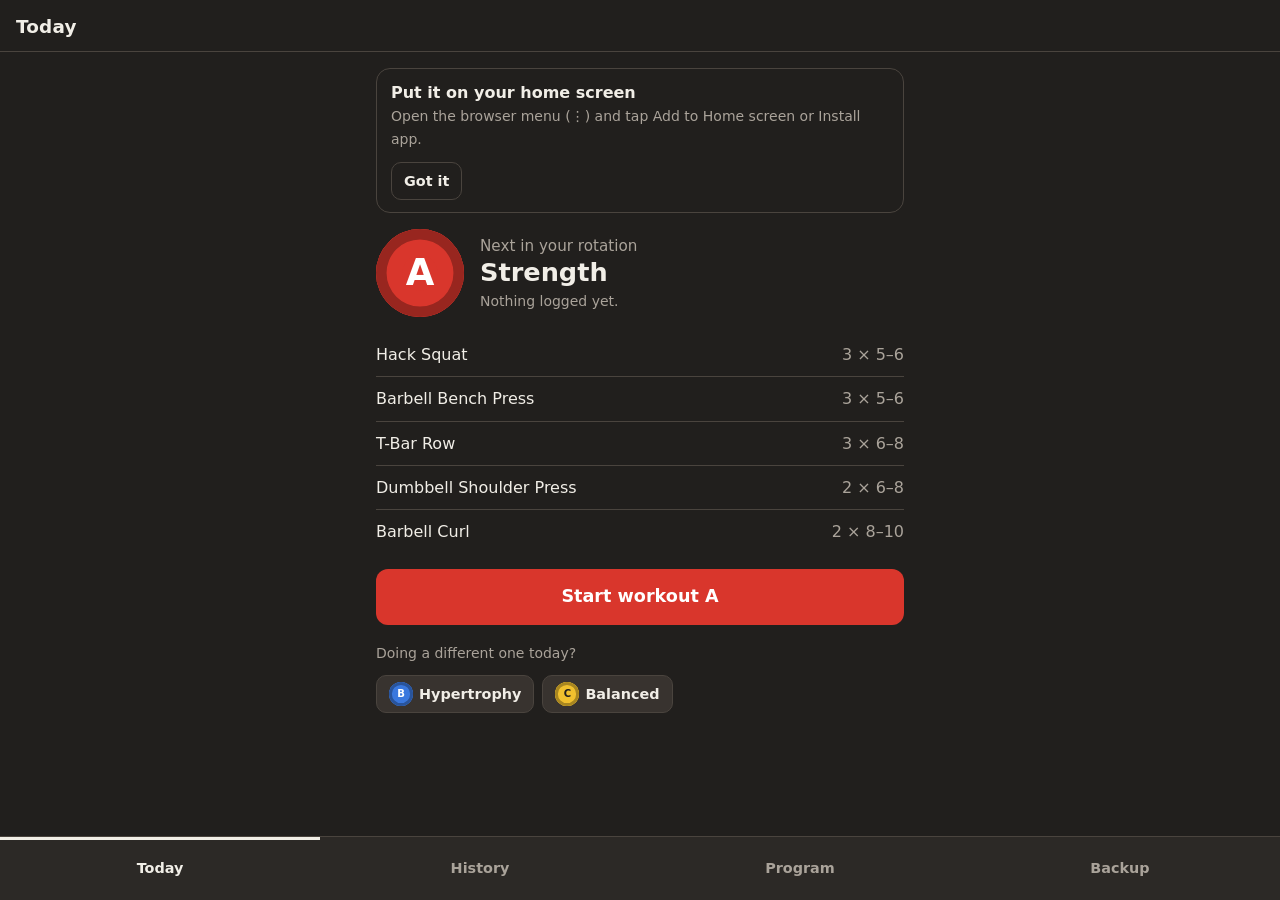
==== index.html @ 89f2483c "Gym Log v1: offline workout logger for my phone A/B/C rotation, set logging with last-session number" ====
<!doctype html>
<html lang="en">
<head>
  <meta charset="utf-8">
  <meta name="viewport" content="width=device-width, initial-scale=1, viewport-fit=cover">
  <meta name="theme-color" content="#211f1d">
  <meta name="apple-mobile-web-app-capable" content="yes">
  <meta name="mobile-web-app-capable" content="yes">
  <meta name="apple-mobile-web-app-status-bar-style" content="black-translucent">
  <meta name="apple-mobile-web-app-title" content="Gym Log">
  <title>Gym Log</title>
  <link rel="manifest" href="manifest.webmanifest">
  <link rel="icon" type="image/png" href="icons/icon-192.png">
  <link rel="apple-touch-icon" href="icons/apple-touch-icon.png">
  <link rel="stylesheet" href="styles.css">
</head>
<body>
  <header class="topbar">
    <h1 id="title">Gym Log</h1>
  </header>

  <main id="view" tabindex="-1"></main>

  <div id="timer" class="timer" hidden aria-live="polite"></div>
  <div id="toast" class="toast" hidden role="status"></div>

  <nav class="tabs" aria-label="Sections">
    <button type="button" data-tab="today">Today</button>
    <button type="button" data-tab="history">History</button>
    <button type="button" data-tab="program">Program</button>
    <button type="button" data-tab="data">Backup</button>
  </nav>

  <script src="app.js"></script>
</body>
</html>
---- styles.css ----
/* Gym Log styles.
   Palette comes from the gym itself: rubber floor, chalk, and the
   standard bumper-plate colours (25 kg red, 20 kg blue, 15 kg yellow, 10 kg green).
   Each workout in the rotation wears one plate colour. */

:root {
  color-scheme: dark;
  --floor: #211f1d;      /* page background: rubber floor */
  --mat: #2c2926;        /* cards */
  --mat-2: #38332f;      /* inputs, raised things */
  --line: #4a443e;       /* borders */
  --chalk: #f1eee7;      /* main text, completed-set fill */
  --dust: #aaa39a;       /* secondary text */
  --plate-red: #d9362c;
  --plate-blue: #3a78de;
  --plate-yellow: #f0c02e;
  --plate-green: #3f9d51;
  --danger: #ff6b5e;
  --radius-card: 14px;
  --radius-input: 9px;
  --tabs-h: 64px;
  --safe-b: env(safe-area-inset-bottom, 0px);
  --safe-t: env(safe-area-inset-top, 0px);
}

* { box-sizing: border-box; }
[hidden] { display: none !important; }

html { -webkit-text-size-adjust: 100%; }

body {
  margin: 0;
  background: var(--floor);
  color: var(--chalk);
  font: 16px/1.45 system-ui, -apple-system, "Segoe UI", Roboto, sans-serif;
  padding-bottom: calc(var(--tabs-h) + var(--safe-b) + 84px);
  -webkit-tap-highlight-color: transparent;
}

button, input, select, textarea { font: inherit; color: inherit; }
button { cursor: pointer; }
input[type="checkbox"] { accent-color: var(--chalk); }
:focus-visible { outline: 3px solid var(--plate-yellow); outline-offset: 2px; }

.num, input[inputmode] { font-variant-numeric: tabular-nums; }

/* ---------- top bar & tabs ---------- */
.topbar {
  position: sticky; top: 0; z-index: 5;
  padding: calc(var(--safe-t) + 14px) 16px 10px;
  background: var(--floor);
  border-bottom: 1px solid var(--line);
}
.topbar h1 { margin: 0; font-size: 1.15rem; font-weight: 700; letter-spacing: .01em; }

main { padding: 16px; max-width: 560px; margin: 0 auto; outline: none; }

.tabs {
  position: fixed; left: 0; right: 0; bottom: 0; z-index: 10;
  display: grid; grid-template-columns: repeat(4, 1fr);
  height: calc(var(--tabs-h) + var(--safe-b));
  padding-bottom: var(--safe-b);
  background: var(--mat);
  border-top: 1px solid var(--line);
}
.tabs button {
  background: none; border: 0; color: var(--dust);
  font-size: .9rem; font-weight: 600;
}
.tabs button[aria-current="page"] { color: var(--chalk); box-shadow: inset 0 3px 0 var(--chalk); }
/* A dot on Today while a workout is in progress */
.tabs button.live::after {
  content: ""; display: inline-block; width: 7px; height: 7px; margin-left: 6px;
  border-radius: 50%; background: var(--plate-yellow); vertical-align: middle;
}

.sr-only {
  position: absolute; width: 1px; height: 1px; padding: 0; margin: -1px;
  overflow: hidden; clip: rect(0 0 0 0); white-space: nowrap; border: 0;
}

/* ---------- generic pieces ---------- */
h2 { font-size: 1.35rem; margin: 0 0 4px; line-height: 1.2; }
h3 { font-size: 1.05rem; margin: 0; line-height: 1.3; }
p { margin: 0 0 12px; }
.muted { color: var(--dust); }
.small { font-size: .875rem; }
.stack > * + * { margin-top: 12px; }
.row { display: flex; align-items: center; gap: 8px; }
.row.between { justify-content: space-between; }
.grow { flex: 1; min-width: 0; }

.card {
  background: var(--mat);
  border-radius: var(--radius-card);
  padding: 14px;
}

.btn {
  display: inline-flex; align-items: center; justify-content: center; gap: 6px;
  min-height: 48px; padding: 0 18px;
  border-radius: 12px; border: 1px solid var(--line);
  background: var(--mat-2); color: var(--chalk);
  font-weight: 650; text-decoration: none;
}
.btn.block { width: 100%; }
.btn.primary { background: var(--chalk); color: var(--floor); border-color: var(--chalk); }
.btn.plate { background: var(--plate, var(--chalk)); color: var(--plate-ink, var(--floor)); border-color: transparent; font-size: 1.1rem; min-height: 56px; }
.btn.ghost { background: transparent; }
.btn.danger { color: var(--danger); border-color: color-mix(in srgb, var(--danger) 45%, transparent); background: transparent; }
.btn.small { min-height: 38px; padding: 0 12px; font-size: .9rem; border-radius: 10px; }
.icon-btn {
  width: 40px; height: 40px; flex: none;
  display: inline-grid; place-items: center;
  background: transparent; border: 1px solid var(--line); border-radius: 10px;
  color: var(--dust); font-size: 1rem; line-height: 1;
}
.icon-btn:disabled { opacity: .35; }

input[type="text"], input[type="number"], input:not([type]), select {
  width: 100%; min-height: 44px; padding: 8px 10px;
  background: var(--mat-2); border: 1px solid var(--line); border-radius: var(--radius-input);
  font-size: 16px; /* 16px stops iOS zooming into inputs */
}
input::placeholder { color: color-mix(in srgb, var(--dust) 70%, transparent); }
label.field { display: block; }
label.field > span { display: block; font-size: .875rem; color: var(--dust); margin-bottom: 4px; }

/* plate disc: the workout's letter on its plate colour */
.disc {
  --size: 40px;
  width: var(--size); height: var(--size); flex: none;
  border-radius: 50%;
  display: inline-grid; place-items: center;
  background: var(--plate);
  color: var(--plate-ink, var(--floor));
  font-weight: 800; font-size: calc(var(--size) * .42);
  box-shadow: inset 0 0 0 calc(var(--size) * .12) color-mix(in srgb, var(--plate) 70%, black),
              inset 0 0 0 calc(var(--size) * .3) var(--plate);
}
.disc.big { --size: 88px; }

/* ---------- Today ---------- */
.next {
  display: grid; grid-template-columns: auto 1fr; gap: 16px; align-items: center;
  margin-bottom: 16px;
}
.next .label { color: var(--dust); font-size: .95rem; margin: 0; }
.next h2 { font-size: 1.6rem; }
.preview { list-style: none; padding: 0; margin: 0 0 16px; }
.preview li {
  display: flex; justify-content: space-between; gap: 12px;
  padding: 10px 0; border-bottom: 1px solid var(--line);
}
.preview li:last-child { border-bottom: 0; }
.switch { display: flex; gap: 8px; flex-wrap: wrap; margin-top: 12px; }
.notice {
  border: 1px solid var(--line); border-radius: var(--radius-card);
  padding: 12px 14px; margin-bottom: 16px;
}
.notice.warn { border-color: color-mix(in srgb, var(--plate-yellow) 55%, transparent); }

/* ---------- Workout logging ---------- */
.wo-head { display: flex; align-items: center; gap: 12px; margin-bottom: 14px; }
.ex { padding: 14px 14px 10px; }
.ex + .ex { margin-top: 12px; }
.ex-top { display: flex; justify-content: space-between; align-items: baseline; gap: 12px; }
.target { color: var(--dust); font-size: .9rem; white-space: nowrap; }

.last { display: flex; flex-wrap: wrap; align-items: center; gap: 6px; margin: 8px 0 4px; }
.last .when { color: var(--dust); font-size: .85rem; margin-right: 2px; }
.chip {
  font-variant-numeric: tabular-nums; font-weight: 700; font-size: .95rem;
  padding: 3px 9px; border-radius: 999px;
  background: var(--mat-2); border: 1px solid var(--line);
}
.hint {
  margin: 8px 0 2px; padding-left: 10px;
  border-left: 4px solid var(--plate);
  font-size: .9rem; font-weight: 650;
}

.sets { width: 100%; border-collapse: separate; border-spacing: 0 6px; margin-top: 6px; }
.sets th { font-size: .8rem; font-weight: 600; color: var(--dust); text-align: left; padding: 0 4px; }
.sets td { padding: 0 3px; }
.sets td:first-child { width: 34px; text-align: center; color: var(--dust); font-weight: 700; }
.sets td.tick-cell { width: 54px; }
.sets input { text-align: center; font-weight: 700; font-size: 18px; min-height: 48px; }
/* Suggested numbers are a faint hint, clearly not yet logged. */
.sets input::placeholder { font-weight: 400; color: color-mix(in srgb, var(--dust) 55%, transparent); }
.sets th.c { text-align: center; }
.tick {
  width: 50px; height: 48px;
  border-radius: 10px; border: 2px solid var(--line);
  background: transparent; color: var(--dust);
  font-size: 1.3rem; font-weight: 800; line-height: 1;
}
/* A finished set is chalked: white row, dark numbers. */
tr.done input { background: var(--chalk); color: var(--floor); border-color: var(--chalk); }
tr.done td:first-child { color: var(--chalk); }
tr.done .tick { background: var(--chalk); border-color: var(--chalk); color: var(--floor); }
@media (prefers-reduced-motion: no-preference) {
  tr.done input, tr.done .tick { transition: background-color .18s ease, color .18s ease; }
}
.ex-actions { display: flex; gap: 8px; margin-top: 4px; }

.finish-bar { margin-top: 18px; display: grid; gap: 10px; }

/* ---------- Rest timer ---------- */
.timer {
  position: fixed; left: 12px; right: 12px; z-index: 9;
  bottom: calc(var(--tabs-h) + var(--safe-b) + 10px);
  max-width: 536px; margin: 0 auto;
  display: flex; align-items: center; gap: 10px;
  padding: 10px 10px 10px 16px;
  background: var(--chalk); color: var(--floor);
  border-radius: 14px;
  box-shadow: 0 8px 24px rgba(0, 0, 0, .45);
}
.timer .t { font-size: 1.9rem; font-weight: 800; font-variant-numeric: tabular-nums; min-width: 4.2ch; }
.timer .what { flex: 1; font-size: .9rem; font-weight: 600; }
.timer button {
  min-height: 42px; padding: 0 12px; border-radius: 10px;
  border: 1px solid rgba(0, 0, 0, .2); background: transparent; color: var(--floor); font-weight: 700;
}
.timer.over { background: var(--plate-yellow); }

/* ---------- History ---------- */
.seg { display: grid; grid-template-columns: 1fr 1fr; gap: 6px; padding: 4px; background: var(--mat); border-radius: 12px; margin-bottom: 14px; }
.seg button { min-height: 40px; border: 0; border-radius: 9px; background: transparent; color: var(--dust); font-weight: 650; }
.seg button[aria-pressed="true"] { background: var(--mat-2); color: var(--chalk); }

details.card > summary { list-style: none; cursor: pointer; }
details.card > summary::-webkit-details-marker { display: none; }
details.card[open] > summary { margin-bottom: 10px; }
.sess-lines { list-style: none; padding: 0; margin: 0 0 10px; }
.sess-lines li { padding: 6px 0; border-top: 1px solid var(--line); }
.sess-lines .sets-line { font-variant-numeric: tabular-nums; font-weight: 650; }

/* ---------- Program editor ---------- */
.prog-ex {
  display: grid;
  grid-template-columns: 52px auto 76px auto 1fr;
  gap: 6px; align-items: center;
  padding: 10px 0; border-top: 1px solid var(--line);
}
.prog-ex .name { grid-column: 1 / -1; }
.prog-ex .x { color: var(--dust); padding: 0 2px; }
.prog-ex .tools { display: flex; gap: 6px; justify-content: flex-end; }
.prog-ex input { min-height: 42px; }
.prog-ex input.n { text-align: center; padding: 8px 4px; }

/* ---------- toast ---------- */
.toast {
  position: fixed; left: 50%; transform: translateX(-50%); z-index: 20;
  top: calc(var(--safe-t) + 12px);
  max-width: calc(100% - 32px);
  background: var(--chalk); color: var(--floor);
  padding: 10px 16px; border-radius: 12px; font-weight: 650;
  box-shadow: 0 8px 24px rgba(0, 0, 0, .45);
}

.empty { text-align: center; padding: 32px 8px; color: var(--dust); }
.empty strong { color: var(--chalk); display: block; margin-bottom: 4px; }

hr { border: 0; border-top: 1px solid var(--line); margin: 18px 0; }
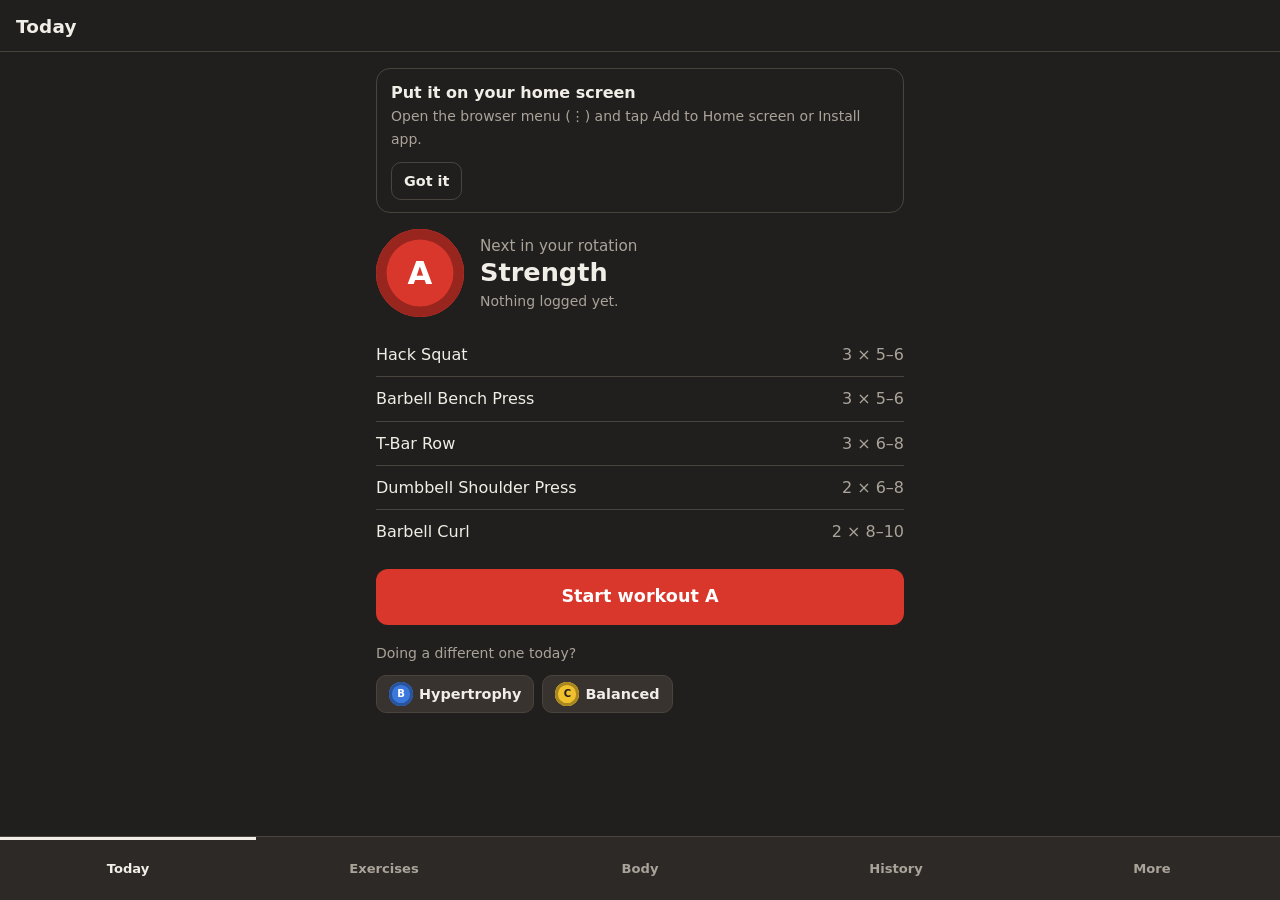
==== commit 18d45aef: "Gym Log v2: exercise library, weight and food tracking, workout clock - Exercises tab: 49 exercises " ====
--- a/index.html
+++ b/index.html
@@ -23,14 +23,18 @@
 
   <div id="timer" class="timer" hidden aria-live="polite"></div>
   <div id="toast" class="toast" hidden role="status"></div>
+  <dialog id="sheet" class="sheet" aria-label="Details"><div id="sheet-body"></div></dialog>
 
   <nav class="tabs" aria-label="Sections">
     <button type="button" data-tab="today">Today</button>
+    <button type="button" data-tab="exercises">Exercises</button>
+    <button type="button" data-tab="body">Body</button>
     <button type="button" data-tab="history">History</button>
-    <button type="button" data-tab="program">Program</button>
-    <button type="button" data-tab="data">Backup</button>
+    <button type="button" data-tab="more">More</button>
   </nav>
 
+  <script src="data/exercises.js"></script>
+  <script src="data/foods.js"></script>
   <script src="app.js"></script>
 </body>
 </html>
--- a/styles.css
+++ b/styles.css
@@ -57,7 +57,7 @@
 
 .tabs {
   position: fixed; left: 0; right: 0; bottom: 0; z-index: 10;
-  display: grid; grid-template-columns: repeat(4, 1fr);
+  display: grid; grid-template-columns: repeat(5, 1fr);
   height: calc(var(--tabs-h) + var(--safe-b));
   padding-bottom: var(--safe-b);
   background: var(--mat);
@@ -65,7 +65,7 @@
 }
 .tabs button {
   background: none; border: 0; color: var(--dust);
-  font-size: .9rem; font-weight: 600;
+  font-size: .82rem; font-weight: 600; padding: 0 2px;
 }
 .tabs button[aria-current="page"] { color: var(--chalk); box-shadow: inset 0 3px 0 var(--chalk); }
 /* A dot on Today while a workout is in progress */
@@ -117,7 +117,7 @@
 }
 .icon-btn:disabled { opacity: .35; }
 
-input[type="text"], input[type="number"], input:not([type]), select {
+input[type="text"], input[type="number"], input[type="date"], input:not([type]), select {
   width: 100%; min-height: 44px; padding: 8px 10px;
   background: var(--mat-2); border: 1px solid var(--line); border-radius: var(--radius-input);
   font-size: 16px; /* 16px stops iOS zooming into inputs */
@@ -264,3 +264,123 @@
 .empty strong { color: var(--chalk); display: block; margin-bottom: 4px; }
 
 hr { border: 0; border-top: 1px solid var(--line); margin: 18px 0; }
+
+/* ================= v2: library, body, food, sheets ================= */
+
+/* Workout clock in the workout header */
+.clock {
+  flex: none; padding: 6px 10px; border-radius: 10px;
+  background: var(--mat-2); border: 1px solid var(--line);
+  font-size: 1.15rem; font-weight: 800;
+}
+
+/* Exercise name that opens its how-to sheet */
+.title-btn {
+  background: none; border: 0; padding: 0; text-align: left;
+  font-size: 1.05rem; font-weight: 700; line-height: 1.3; color: var(--chalk);
+}
+.title-btn .info { color: var(--dust); font-weight: 400; font-size: .95rem; }
+
+/* Search and filter */
+input.search {
+  width: 100%; min-height: 48px; padding: 10px 14px; margin-bottom: 10px;
+  background: var(--mat-2); border: 1px solid var(--line); border-radius: 12px; font-size: 16px;
+  -webkit-appearance: none; appearance: none;
+}
+.chips {
+  display: flex; gap: 6px; overflow-x: auto; padding: 2px 0 8px; margin-bottom: 4px;
+  scrollbar-width: none;
+}
+.chips::-webkit-scrollbar { display: none; }
+.chip-btn {
+  flex: none; min-height: 38px; padding: 0 14px; border-radius: 999px;
+  border: 1px solid var(--line); background: transparent; color: var(--dust); font-weight: 650;
+}
+.chip-btn[aria-pressed="true"] { background: var(--chalk); color: var(--floor); border-color: var(--chalk); }
+
+/* Lists of tappable rows */
+.list-item {
+  display: flex; align-items: center; gap: 10px; width: 100%;
+  min-height: 56px; padding: 10px 2px; text-align: left;
+  background: none; border: 0; border-bottom: 1px solid var(--line); color: var(--chalk);
+}
+.list-item:last-child { border-bottom: 0; }
+.li-title { display: block; font-weight: 650; }
+.list-item .muted, .row-item .muted { display: block; }
+.chev { color: var(--dust); font-size: 1.4rem; line-height: 1; }
+.tag {
+  display: inline-block; margin-left: 4px; padding: 0 6px; border-radius: 6px;
+  font-size: .75rem; font-weight: 700; background: var(--mat-2); color: var(--dust); vertical-align: 1px;
+}
+.pad-y { padding: 12px 0; margin: 0; }
+h3.sub { font-size: .95rem; color: var(--dust); font-weight: 650; margin: 0 0 6px; }
+
+.row-item {
+  display: flex; align-items: center; gap: 10px;
+  padding: 10px 0; border-bottom: 1px solid var(--line);
+}
+.row-item:last-child { border-bottom: 0; }
+.right { text-align: right; }
+
+/* Form cue list */
+.cues { margin: 0; padding-left: 20px; }
+.cues li + li { margin-top: 6px; }
+
+/* Two inputs side by side */
+.two-col { display: grid; grid-template-columns: 1fr 1fr; gap: 10px; }
+label.row.check { gap: 10px; }
+label.row.check input { width: 22px; min-height: 22px; }
+
+/* Body weight */
+.big { font-size: 2rem; font-weight: 800; line-height: 1.1; }
+.unit { font-size: 1rem; font-weight: 600; color: var(--dust); }
+.chart-card { margin: 0; }
+.chart { width: 100%; height: auto; display: block; }
+.chart .grid { stroke: var(--line); stroke-width: 1; }
+.chart .ax { fill: var(--dust); font-size: 10px; font-family: inherit; }
+.chart .dot { fill: var(--dust); }
+.chart .avg { fill: none; stroke: var(--plate-yellow); stroke-width: 2.5; stroke-linejoin: round; stroke-linecap: round; }
+.chart-card figcaption { margin-top: 6px; }
+
+/* Food */
+.daynav {
+  display: grid; grid-template-columns: 44px 1fr 44px; align-items: center;
+  text-align: center; margin-bottom: 12px;
+}
+.daynav .icon-btn { width: 44px; height: 44px; font-size: 1.4rem; }
+.tot-row { display: flex; justify-content: space-between; align-items: baseline; gap: 12px; }
+.bar { height: 8px; margin-top: 6px; background: var(--mat-2); border-radius: 999px; overflow: hidden; }
+.bar > span { display: block; height: 100%; background: var(--chalk); border-radius: 999px; }
+.bar.over > span { background: var(--plate-yellow); }
+
+.stepper { display: grid; grid-template-columns: 64px 1fr 64px; gap: 10px; align-items: center; }
+.stepper .btn { min-height: 56px; font-size: 1.6rem; padding: 0; }
+.qty { text-align: center; }
+.qty .muted { display: block; }
+.macros { display: grid; grid-template-columns: repeat(4, 1fr); gap: 6px; }
+.macro {
+  display: grid; justify-items: center; gap: 2px; padding: 10px 4px;
+  background: var(--mat-2); border-radius: 10px; text-align: center;
+}
+.macro .big { font-size: 1.3rem; }
+
+/* Bottom sheet */
+dialog.sheet {
+  width: 100%; max-width: 560px; max-height: 88vh;
+  margin: auto auto 0; padding: 0;
+  border: 0; border-radius: 18px 18px 0 0;
+  background: var(--mat); color: var(--chalk);
+  overflow-y: auto; overscroll-behavior: contain;
+}
+dialog.sheet::backdrop { background: rgba(0, 0, 0, .6); }
+.sheet-head {
+  position: sticky; top: 0; z-index: 1;
+  display: flex; align-items: flex-start; gap: 12px;
+  padding: 16px; background: var(--mat); border-bottom: 1px solid var(--line);
+}
+.sheet-head h2 { font-size: 1.2rem; margin: 0; }
+.sheet-in { padding: 14px 16px calc(20px + var(--safe-b)); }
+@media (prefers-reduced-motion: no-preference) {
+  dialog.sheet[open] { animation: sheet-up .2s ease-out; }
+  @keyframes sheet-up { from { transform: translateY(24px); opacity: .6; } to { transform: none; opacity: 1; } }
+}
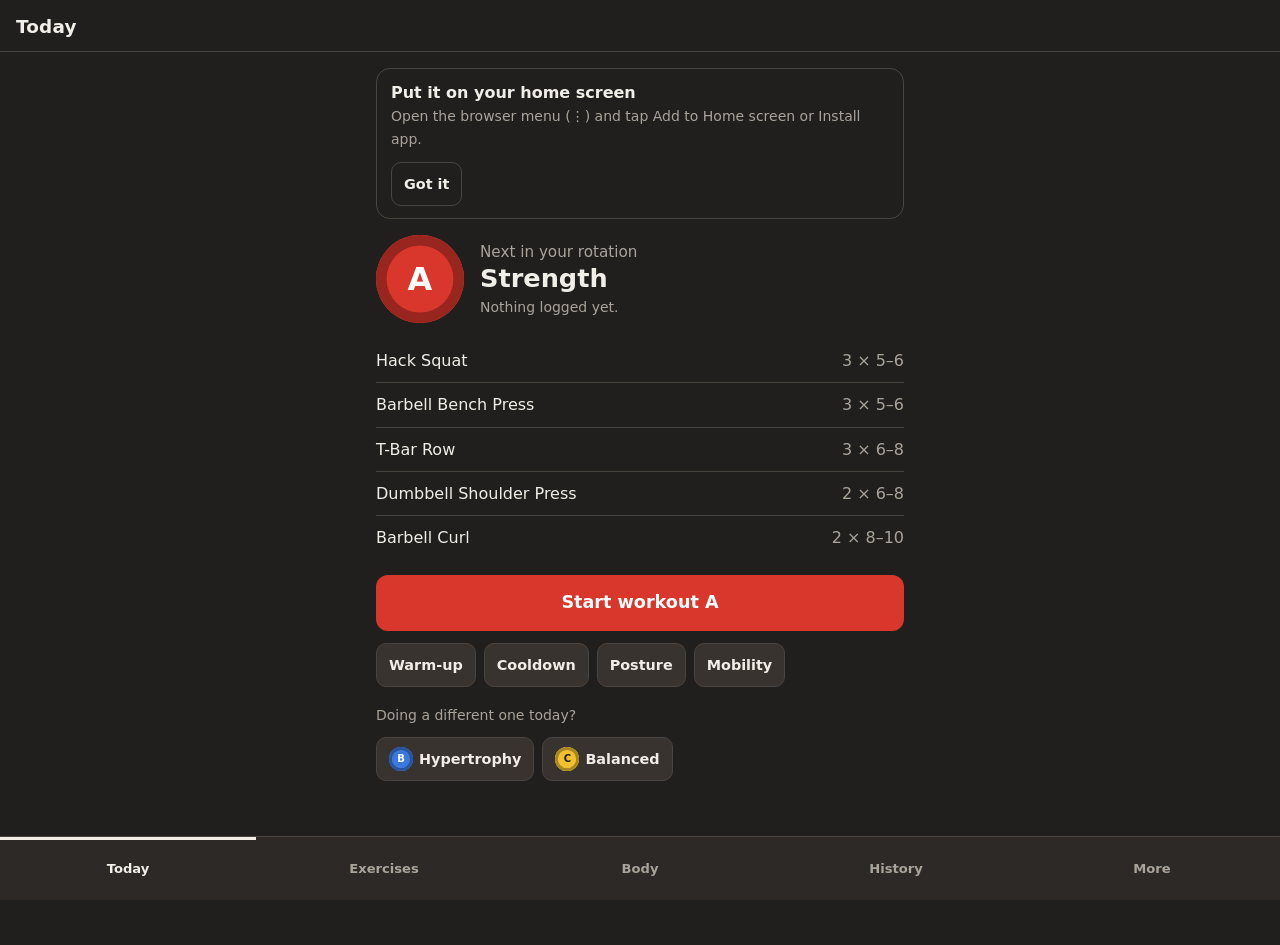
==== commit 5ef5a043: "Phase 1: posture, mobility, warm-up and cooldown library, routines and log - data/routines.js: 46 mo" ====
--- a/index.html
+++ b/index.html
@@ -34,6 +34,7 @@
   </nav>
 
   <script src="data/exercises.js"></script>
+  <script src="data/routines.js"></script>
   <script src="data/foods.js"></script>
   <script src="app.js"></script>
 </body>
--- a/styles.css
+++ b/styles.css
@@ -108,16 +108,16 @@
 .btn.plate { background: var(--plate, var(--chalk)); color: var(--plate-ink, var(--floor)); border-color: transparent; font-size: 1.1rem; min-height: 56px; }
 .btn.ghost { background: transparent; }
 .btn.danger { color: var(--danger); border-color: color-mix(in srgb, var(--danger) 45%, transparent); background: transparent; }
-.btn.small { min-height: 38px; padding: 0 12px; font-size: .9rem; border-radius: 10px; }
+.btn.small { min-height: 44px; padding: 0 12px; font-size: .9rem; border-radius: 10px; }
 .icon-btn {
-  width: 40px; height: 40px; flex: none;
+  width: 44px; height: 44px; flex: none;
   display: inline-grid; place-items: center;
   background: transparent; border: 1px solid var(--line); border-radius: 10px;
   color: var(--dust); font-size: 1rem; line-height: 1;
 }
 .icon-btn:disabled { opacity: .35; }
 
-input[type="text"], input[type="number"], input[type="date"], input:not([type]), select {
+input[type="text"], input[type="number"], input[type="date"], input:not([type]), select, textarea {
   width: 100%; min-height: 44px; padding: 8px 10px;
   background: var(--mat-2); border: 1px solid var(--line); border-radius: var(--radius-input);
   font-size: 16px; /* 16px stops iOS zooming into inputs */
@@ -220,17 +220,17 @@
 .timer .t { font-size: 1.9rem; font-weight: 800; font-variant-numeric: tabular-nums; min-width: 4.2ch; }
 .timer .what { flex: 1; font-size: .9rem; font-weight: 600; }
 .timer button {
-  min-height: 42px; padding: 0 12px; border-radius: 10px;
+  min-height: 44px; padding: 0 12px; border-radius: 10px;
   border: 1px solid rgba(0, 0, 0, .2); background: transparent; color: var(--floor); font-weight: 700;
 }
 .timer.over { background: var(--plate-yellow); }
 
 /* ---------- History ---------- */
-.seg { display: grid; grid-template-columns: 1fr 1fr; gap: 6px; padding: 4px; background: var(--mat); border-radius: 12px; margin-bottom: 14px; }
-.seg button { min-height: 40px; border: 0; border-radius: 9px; background: transparent; color: var(--dust); font-weight: 650; }
+.seg { display: grid; grid-auto-flow: column; grid-auto-columns: 1fr; gap: 6px; padding: 4px; background: var(--mat); border-radius: 12px; margin-bottom: 14px; }
+.seg button { min-height: 44px; border: 0; border-radius: 9px; background: transparent; color: var(--dust); font-weight: 650; }
 .seg button[aria-pressed="true"] { background: var(--mat-2); color: var(--chalk); }
 
-details.card > summary { list-style: none; cursor: pointer; }
+details.card > summary { list-style: none; cursor: pointer; min-height: 44px; }
 details.card > summary::-webkit-details-marker { display: none; }
 details.card[open] > summary { margin-bottom: 10px; }
 .sess-lines { list-style: none; padding: 0; margin: 0 0 10px; }
@@ -238,17 +238,18 @@
 .sess-lines .sets-line { font-variant-numeric: tabular-nums; font-weight: 650; }
 
 /* ---------- Program editor ---------- */
+/* Name on its own line; sets x reps below; the buttons sit beside them when there's room
+   and wrap to their own right-aligned line when there isn't (no sideways overflow at 390 px). */
 .prog-ex {
-  display: grid;
-  grid-template-columns: 52px auto 76px auto 1fr;
-  gap: 6px; align-items: center;
+  display: flex; flex-wrap: wrap; align-items: center; gap: 6px;
   padding: 10px 0; border-top: 1px solid var(--line);
 }
-.prog-ex .name { grid-column: 1 / -1; }
+.prog-ex .name { flex: 1 1 100%; }
 .prog-ex .x { color: var(--dust); padding: 0 2px; }
-.prog-ex .tools { display: flex; gap: 6px; justify-content: flex-end; }
-.prog-ex input { min-height: 42px; }
-.prog-ex input.n { text-align: center; padding: 8px 4px; }
+.prog-ex .tools { display: flex; gap: 6px; margin-left: auto; }
+.prog-ex input { min-height: 44px; }
+.prog-ex input.n { flex: none; width: 56px; text-align: center; padding: 8px 4px; }
+.prog-ex input.n[data-prog="ereps"] { width: 80px; }
 
 /* ---------- toast ---------- */
 .toast {
@@ -276,6 +277,7 @@
 
 /* Exercise name that opens its how-to sheet */
 .title-btn {
+  min-height: 44px; display: inline-flex; align-items: center; gap: 6px;
   background: none; border: 0; padding: 0; text-align: left;
   font-size: 1.05rem; font-weight: 700; line-height: 1.3; color: var(--chalk);
 }
@@ -293,7 +295,7 @@
 }
 .chips::-webkit-scrollbar { display: none; }
 .chip-btn {
-  flex: none; min-height: 38px; padding: 0 14px; border-radius: 999px;
+  flex: none; min-height: 44px; padding: 0 14px; border-radius: 999px;
   border: 1px solid var(--line); background: transparent; color: var(--dust); font-weight: 650;
 }
 .chip-btn[aria-pressed="true"] { background: var(--chalk); color: var(--floor); border-color: var(--chalk); }
@@ -384,3 +386,21 @@
   dialog.sheet[open] { animation: sheet-up .2s ease-out; }
   @keyframes sheet-up { from { transform: translateY(24px); opacity: .6; } to { transform: none; opacity: 1; } }
 }
+.row.wrap { flex-wrap: wrap; }
+
+/* ================= Routines: warm-up, mobility, posture, cooldown ================= */
+textarea { display: block; resize: vertical; line-height: 1.4; }
+/* One step of a routine: tick (or its number before Start), then the name and how-to */
+.step { display: flex; align-items: flex-start; gap: 12px; padding: 10px 0; border-bottom: 1px solid var(--line); }
+.step:last-of-type { border-bottom: 0; }
+.step .tick { flex: none; }
+.step .tick[aria-pressed="true"] { background: var(--chalk); border-color: var(--chalk); color: var(--floor); }
+.step-n {
+  flex: none; width: 50px; height: 48px; display: grid; place-items: center;
+  border: 1px solid var(--line); border-radius: 10px; color: var(--dust); font-weight: 700;
+}
+.step summary { list-style: none; cursor: pointer; min-height: 44px; }
+.step summary::-webkit-details-marker { display: none; }
+.step summary .muted { display: block; }
+.step details[open] summary { margin-bottom: 8px; }
+ol.cues { padding-left: 22px; }
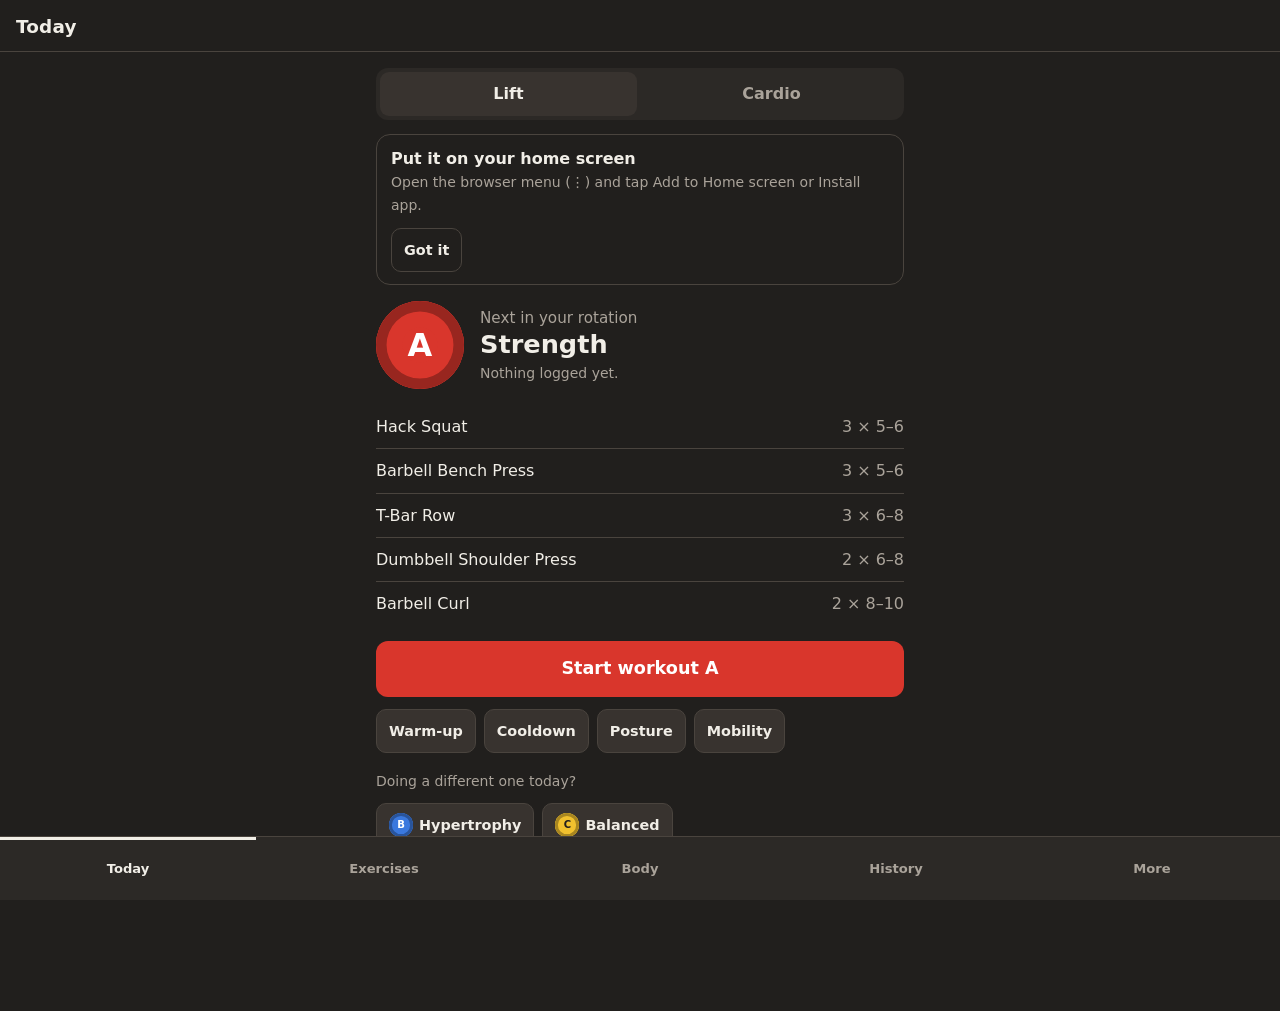
==== commit ef3cad0c: "Phase 2: cardio logging with timer, by-hand treadmill entry, pace, speed and calorie estimate - card" ====
--- a/index.html
+++ b/index.html
@@ -36,6 +36,7 @@
   <script src="data/exercises.js"></script>
   <script src="data/routines.js"></script>
   <script src="data/foods.js"></script>
+  <script src="cardio.js"></script>
   <script src="app.js"></script>
 </body>
 </html>
--- a/styles.css
+++ b/styles.css
@@ -404,3 +404,16 @@
 .step summary .muted { display: block; }
 .step details[open] summary { margin-bottom: 8px; }
 ol.cues { padding-left: 22px; }
+
+/* ================= Cardio ================= */
+.huge { font-size: 3.4rem; font-weight: 800; line-height: 1; }
+.stats { display: grid; grid-template-columns: repeat(3, 1fr); gap: 6px; }
+.stats.two { grid-template-columns: 1fr 1fr; }
+.stat {
+  display: grid; justify-items: center; gap: 2px; padding: 10px 4px;
+  background: var(--mat-2); border-radius: 10px; text-align: center;
+}
+.stat .big { font-size: 1.35rem; font-weight: 750; }
+.stat.lead .big { font-size: 2rem; }
+/* Four History views fit one row at 390 px with slightly smaller labels */
+.seg:has(> :nth-child(4)) button { font-size: .9rem; padding: 0 2px; }
